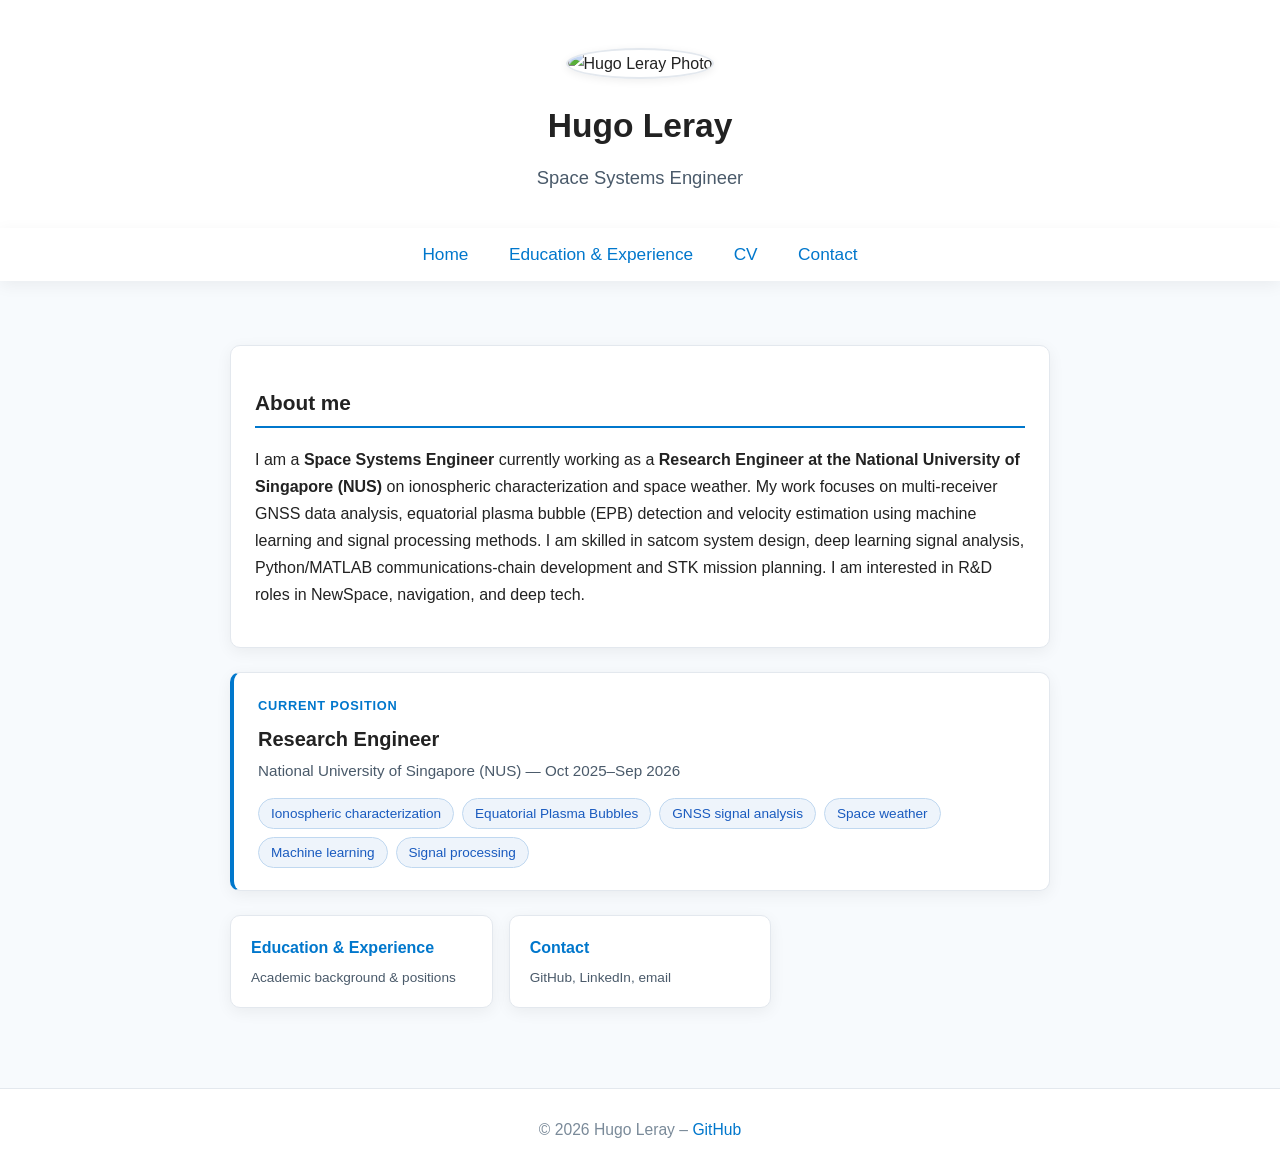
==== index.html @ 207df249 "Initial commit – personal site" ====
<!DOCTYPE html>
<html lang="fr">
<head>
  <meta charset="UTF-8" />
  <meta name="viewport" content="width=device-width, initial-scale=1.0" />
  <title>Hugo Leray – Home</title>
  <link rel="stylesheet" href="style.css" />
</head>
<body>
  <div id="site-header"></div>
  <script src="header.js"></script>
  <nav>
    <a href="index.html">Home</a>
    <!-- <a href="publications.html">Publications</a> -->
    <a href="education.html">Education & Experience</a>
    <a href="CV_2026-04-09_Hugo_LERAY.pdf" target="_blank">CV</a>
    <a href="contact.html">Contact</a>
  </nav>
  <main>
    <section class="card">
      <h2>About me</h2>
      <p>
        I am a <strong>Space Systems Engineer</strong> currently working as a <strong>Research Engineer at the National University of Singapore (NUS)</strong> on ionospheric characterization and space weather. My work focuses on multi-receiver GNSS data analysis, equatorial plasma bubble (EPB) detection and velocity estimation using machine learning and signal processing methods. I am skilled in satcom system design, deep learning signal analysis, Python/MATLAB communications-chain development and STK mission planning. I am interested in R&amp;D roles in NewSpace, navigation, and deep tech.
      </p>
    </section>

    <section class="card card--highlight">
      <div class="current-position">
        <div class="current-position__label">Current position</div>
        <div class="current-position__title">Research Engineer</div>
        <div class="current-position__org">National University of Singapore (NUS) &mdash; Oct 2025–Sep 2026</div>
        <div class="current-position__topics">
          <span class="topic-tag">Ionospheric characterization</span>
          <span class="topic-tag">Equatorial Plasma Bubbles</span>
          <span class="topic-tag">GNSS signal analysis</span>
          <span class="topic-tag">Space weather</span>
          <span class="topic-tag">Machine learning</span>
          <span class="topic-tag">Signal processing</span>
        </div>
      </div>
    </section>

    <div class="quick-links">
      <!-- <a href="publications.html" class="quick-link-card">
        <div class="quick-link-card__title">Publications</div>
        <div class="quick-link-card__sub">Journal, conference &amp; thesis</div>
      </a> -->
      <a href="education.html" class="quick-link-card">
        <div class="quick-link-card__title">Education &amp; Experience</div>
        <div class="quick-link-card__sub">Academic background &amp; positions</div>
      </a>
      <a href="contact.html" class="quick-link-card">
        <div class="quick-link-card__title">Contact</div>
        <div class="quick-link-card__sub">GitHub, LinkedIn, email</div>
      </a>
    </div>
  </main>
  <footer>
    © 2026 Hugo Leray – <a href="https://github.com/hazrodd">GitHub</a>
  </footer>
</body>
</html>
---- style.css ----
/* Thème professionnel et minimaliste pour Victor Gaya */
:root {
  --main-bg: #f7fafd;
  --main-color: #222;
  --accent: #0077cc;
  --accent-dark: #005fa3;
  --card-bg: #fff;
  --border: #e3e8ee;
  --shadow: 0 4px 16px rgba(0,0,0,0.06);
}
body {
  font-family: 'Segoe UI', 'Helvetica Neue', Arial, sans-serif;
  margin: 0;
  padding: 0;
  background: var(--main-bg);
  color: var(--main-color);
  min-height: 100vh;
  display: flex;
  flex-direction: column;
  line-height: 1.7;
}
header {
  text-align: center;
  padding: 48px 20px 24px 20px;
  background: var(--card-bg);
  box-shadow: var(--shadow);
}
header img {
  width: 140px;
  height: 140px;
  border-radius: 50%;
  object-fit: cover;
  border: 2.5px solid var(--border);
  box-shadow: 0 2px 8px rgba(0,0,0,0.07);
}
header h1 {
  margin: 18px 0 8px 0;
  font-size: 2.1em;
  font-weight: 600;
}
header p {
  font-size: 1.15em;
  color: #4a5a6a;
  margin: 0 0 10px 0;
}
nav {
  text-align: center;
  margin: 0 0 32px 0;
  background: var(--card-bg);
  box-shadow: var(--shadow);
  padding: 12px 0;
}
nav a {
  margin: 0 18px;
  font-size: 1.08em;
  color: var(--accent);
  text-decoration: none;
  font-weight: 500;
  transition: color 0.2s;
}
nav a:hover {
  color: var(--accent-dark);
  text-decoration: underline;
}
main {
  flex: 1;
  max-width: 820px;
  margin: 0 auto;
  padding: 32px 18px 24px 18px;
  background: transparent;
}
section {
  margin-bottom: 38px;
}
h2 {
  border-bottom: 2px solid var(--accent);
  padding-bottom: 5px;
  margin-bottom: 18px;
  font-size: 1.3em;
}
.card {
  background: var(--card-bg);
  border-radius: 10px;
  box-shadow: var(--shadow);
  padding: 22px 24px;
  margin-bottom: 24px;
  border: 1px solid var(--border);
}
footer {
  text-align: center;
  padding: 28px 10px 18px 10px;
  font-size: 0.98em;
  color: #7a8a99;
  background: var(--card-bg);
  border-top: 1px solid var(--border);
  margin-top: 32px;
}
a {
  color: var(--accent);
  text-decoration: none;
}
a:hover {
  color: var(--accent-dark);
  text-decoration: underline;
}
.contact-list {
  margin: 0;
  padding: 0;
}
.contact-row {
  display: flex;
  gap: 16px;
  padding: 10px 0;
  border-bottom: 1px solid var(--border);
  align-items: baseline;
}
.contact-row:last-child {
  border-bottom: none;
}
.contact-row dt {
  min-width: 80px;
  font-weight: 600;
  color: #4a5a6a;
  font-size: 0.88em;
  text-transform: uppercase;
  letter-spacing: 0.04em;
  flex-shrink: 0;
}
.contact-row dd {
  margin: 0;
  font-size: 1em;
  color: var(--main-color);
}
.contact-profiles {
  display: flex;
  flex-direction: column;
  gap: 10px;
}
.profile-link {
  display: inline-flex;
  align-items: center;
  gap: 8px;
  text-decoration: none;
  color: var(--accent);
  font-size: 0.98em;
}
.profile-link:hover {
  color: var(--accent-dark);
  text-decoration: underline;
}
.profile-icon {
  width: 18px;
  height: 18px;
  flex-shrink: 0;
}
.pub-list {
  list-style: none;
  padding: 0;
  margin: 0;
}
.pub-item {
  padding: 14px 0;
  border-bottom: 1px solid var(--border);
}
.pub-item:last-child {
  border-bottom: none;
}
.pub-title {
  font-size: 1.02em;
  font-weight: 500;
  margin-bottom: 4px;
}
.pub-meta {
  font-size: 0.9em;
  color: #4a5a6a;
}
.card--highlight {
  border-left: 4px solid var(--accent);
}
.current-position__label {
  font-size: 0.8em;
  font-weight: 600;
  text-transform: uppercase;
  letter-spacing: 0.06em;
  color: var(--accent);
  margin-bottom: 6px;
}
.current-position__title {
  font-size: 1.25em;
  font-weight: 600;
  margin-bottom: 2px;
}
.current-position__org {
  font-size: 0.95em;
  color: #4a5a6a;
  margin-bottom: 14px;
}
.current-position__topics {
  display: flex;
  flex-wrap: wrap;
  gap: 8px;
}
.topic-tag {
  background: #eef4fb;
  color: #1a5bbf;
  border: 1px solid #c0d8f0;
  border-radius: 20px;
  padding: 3px 12px;
  font-size: 0.85em;
  font-weight: 500;
}
.quick-links {
  display: grid;
  grid-template-columns: repeat(3, 1fr);
  gap: 16px;
  margin-bottom: 24px;
}
.quick-link-card {
  background: var(--card-bg);
  border: 1px solid var(--border);
  border-radius: 10px;
  box-shadow: var(--shadow);
  padding: 18px 20px;
  text-decoration: none;
  color: var(--main-color);
  transition: border-color 0.2s, box-shadow 0.2s;
  display: block;
}
.quick-link-card:hover {
  border-color: var(--accent);
  box-shadow: 0 4px 20px rgba(0,119,204,0.10);
  text-decoration: none;
  color: var(--main-color);
}
.quick-link-card__title {
  font-weight: 600;
  font-size: 1em;
  margin-bottom: 4px;
  color: var(--accent);
}
.quick-link-card__sub {
  font-size: 0.85em;
  color: #4a5a6a;
}
@media (max-width: 600px) {
  .quick-links {
    grid-template-columns: 1fr;
  }
}
@media (max-width: 600px) {
  header, main, .card {
    padding-left: 8px;
    padding-right: 8px;
  }
  nav a {
    margin: 0 8px;
  }
}
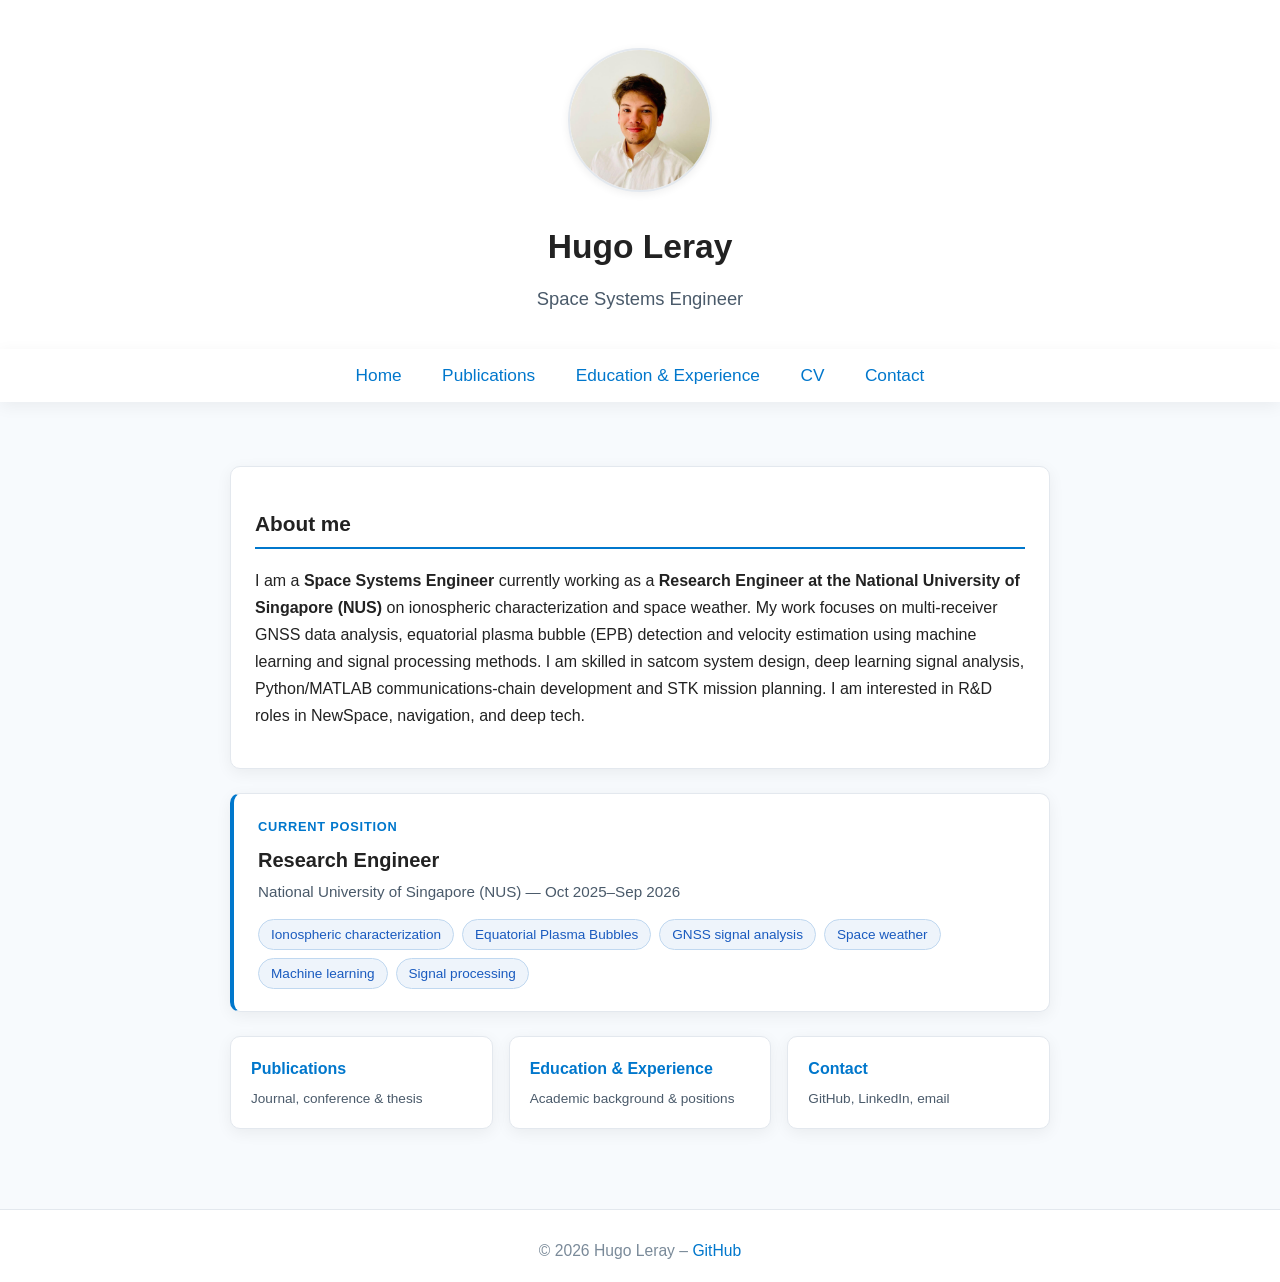
==== commit cdee1ded: "Update CV and publications pages for 2026 conferences" ====
--- a/index.html
+++ b/index.html
@@ -11,9 +11,9 @@
   <script src="header.js"></script>
   <nav>
     <a href="index.html">Home</a>
-    <!-- <a href="publications.html">Publications</a> -->
+    <a href="publications.html">Publications</a>
     <a href="education.html">Education & Experience</a>
-    <a href="CV_2026-04-09_Hugo_LERAY.pdf" target="_blank">CV</a>
+    <a href="CV_2026-06-18_Hugo_LERAY.pdf" target="_blank">CV</a>
     <a href="contact.html">Contact</a>
   </nav>
   <main>
@@ -41,10 +41,10 @@
     </section>
 
     <div class="quick-links">
-      <!-- <a href="publications.html" class="quick-link-card">
+      <a href="publications.html" class="quick-link-card">
         <div class="quick-link-card__title">Publications</div>
         <div class="quick-link-card__sub">Journal, conference &amp; thesis</div>
-      </a> -->
+      </a>
       <a href="education.html" class="quick-link-card">
         <div class="quick-link-card__title">Education &amp; Experience</div>
         <div class="quick-link-card__sub">Academic background &amp; positions</div>
--- a/style.css
+++ b/style.css
@@ -174,6 +174,38 @@
   font-size: 0.9em;
   color: #4a5a6a;
 }
+.pub-note {
+  margin-top: 0;
+  margin-bottom: 16px;
+  color: #4a5a6a;
+  font-size: 0.95em;
+}
+.pub-summary {
+  margin-top: 6px;
+  font-size: 0.92em;
+  color: #334455;
+}
+.pub-status {
+  display: inline-block;
+  border-radius: 999px;
+  padding: 1px 9px;
+  font-size: 0.78em;
+  font-weight: 600;
+  text-transform: uppercase;
+  letter-spacing: 0.04em;
+  margin-right: 8px;
+  vertical-align: middle;
+}
+.pub-status--done {
+  background: #e6f5ec;
+  color: #146c43;
+  border: 1px solid #b6dfc8;
+}
+.pub-status--upcoming {
+  background: #edf4ff;
+  color: #174ea6;
+  border: 1px solid #c9dcff;
+}
 .card--highlight {
   border-left: 4px solid var(--accent);
 }
